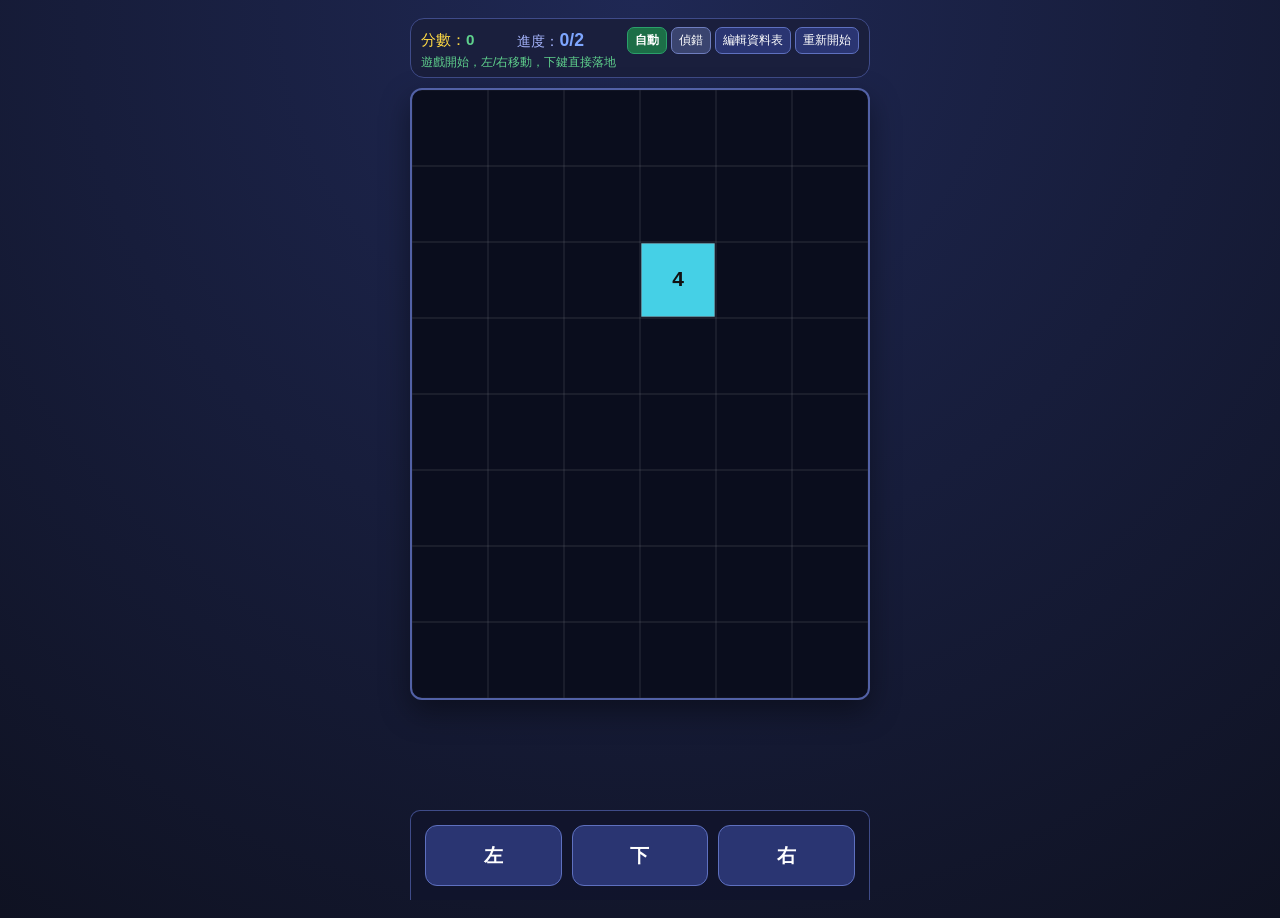
==== index.html @ 9adb1191 "Add files via upload" ====
<!doctype html>
<html lang="zh-Hant">
  <head>
    <meta charset="UTF-8" />
    <meta
      name="viewport"
      content="width=device-width, initial-scale=1.0, maximum-scale=1.0, user-scalable=no, viewport-fit=cover"
    />
    <title>Word Tetris 手機版</title>
    <link rel="stylesheet" href="./styles.css" />
  </head>
  <body>
    <main class="app">
      <header class="top-info">
        <div class="meta">
          <span class="score-chip">分數：<b id="score">0</b></span>
          <span class="progress-chip">進度：<b id="progress">0/0</b></span>
          <div class="meta-actions">
            <button id="autoBtn" type="button" onclick="toggleAutoMode()">自動</button>
            <button id="debugBtn" type="button" onclick="toggleDebugMode()">偵錯</button>
            <a class="btn-link" href="./settings.html">編輯資料表</a>
            <button id="restartBtn" type="button">重新開始</button>
          </div>
        </div>
        <p id="message" class="message"></p>
        <pre id="debugBox" class="debug-box"></pre>
      </header>

      <section class="board-wrap">
        <canvas id="board"></canvas>
      </section>
    </main>

    <nav class="mobile-controls" aria-label="遊戲控制">
      <button id="leftBtn" type="button" aria-label="向左">左</button>
      <button id="downBtn" type="button" aria-label="直接落地">下</button>
      <button id="rightBtn" type="button" aria-label="向右">右</button>
    </nav>

    <script src="./script.js"></script>
  </body>
</html>
---- styles.css ----
:root {
  --bg: #0f1222;
  --card: #1a1f3d;
  --text: #f5f7ff;
  --ok: #5fd18d;
  --warn: #f7b955;
  --panel-border: #3f4b89;
  --control-h: 90px;
}

* {
  box-sizing: border-box;
  -webkit-tap-highlight-color: transparent;
}

html {
  touch-action: pan-y;
  -ms-touch-action: pan-y;
}

body {
  touch-action: pan-y;
  -ms-touch-action: pan-y;
  overscroll-behavior: none;
  -webkit-text-size-adjust: 100%;
}

body {
  margin: 0;
  min-height: 100vh;
  font-family:
    "Noto Sans TC",
    -apple-system,
    BlinkMacSystemFont,
    "Segoe UI",
    sans-serif;
  background: radial-gradient(circle at top, #1f2854, var(--bg));
  color: var(--text);
}

.app {
  width: min(96vw, 460px);
  margin: 12px auto 0;
  padding-bottom: calc(var(--control-h) + 12px);
}

.top-info {
  background: var(--card);
  border: 1px solid var(--panel-border);
  border-radius: 14px;
  padding: 8px 10px;
  margin-bottom: 10px;
}

.meta {
  display: flex;
  justify-content: space-between;
  align-items: center;
  gap: 8px;
}

.meta-actions {
  display: flex;
  gap: 4px;
}

.meta-actions button,
.meta-actions .btn-link {
  padding: 4px 7px;
  font-size: 0.75rem;
  border-radius: 7px;
}

#autoBtn {
  background: #1c6e47;
  border-color: #2aa06a;
  font-weight: 700;
  min-width: 40px;
  touch-action: manipulation;
  transition: background 0.2s, border-color 0.2s;
}

#autoBtn.active {
  background: #b65a20;
  border-color: #e47c3a;
}

#debugBtn {
  background: #3a446f;
  border-color: #6f7ebf;
  min-width: 40px;
}

#debugBtn.active {
  background: #5e4b16;
  border-color: #b6953f;
}

.score-chip {
  font-size: 0.95rem;
  color: #ffda44;
}

.score-chip b {
  color: #5fd18d;
}

.progress-chip {
  font-size: 0.85rem;
  color: #a5b4fc;
}

.progress-chip b {
  color: #7ea6ff;
  font-size: 1.1rem;
}

button {
  border: 1px solid #5e70bf;
  background: #2a3572;
  color: #fff;
  padding: 8px 12px;
  border-radius: 10px;
  cursor: pointer;
  touch-action: none;
  -webkit-user-select: none;
  user-select: none;
}

.btn-link {
  display: inline-flex;
  align-items: center;
  border: 1px solid #5e70bf;
  background: #2a3572;
  color: #fff;
  padding: 8px 12px;
  border-radius: 10px;
  text-decoration: none;
  font-size: 0.9rem;
  touch-action: none;
  -webkit-user-select: none;
  user-select: none;
}

.message {
  margin: 1px 0 0;
  min-height: 1em;
  font-size: 0.75rem;
  color: var(--warn);
  line-height: 1.2;
}

.message:empty {
  display: none;
}

.message.ok {
  color: var(--ok);
}

.debug-box {
  display: none;
  margin: 4px 0 0;
  padding: 6px 8px;
  border: 1px solid rgba(126, 166, 255, 0.25);
  border-radius: 8px;
  background: rgba(15, 18, 34, 0.7);
  color: #d6e2ff;
  font-size: 0.62rem;
  line-height: 1.25;
  white-space: pre-wrap;
  max-height: 145px;
  overflow: auto;
}

.debug-box.show {
  display: block;
}

.board-wrap {
  display: flex;
  justify-content: center;
}

#board {
  width: 100%;
  max-width: 100%;
  border: 2px solid #5261a6;
  border-radius: 12px;
  background: #0a0d1d;
  box-shadow: 0 12px 30px rgb(0 0 0 / 40%);
  touch-action: none;
  -webkit-user-select: none;
  user-select: none;
}

.mobile-controls {
  touch-action: none;
  -webkit-user-select: none;
  user-select: none;
}

.mobile-controls {
  position: fixed;
  left: 0;
  right: 0;
  bottom: 0;
  height: var(--control-h);
  background: rgb(17 21 45 / 95%);
  border-top: 1px solid var(--panel-border);
  display: grid;
  grid-template-columns: 1fr 1fr 1fr;
  gap: 10px;
  padding: 14px;
}

.mobile-controls button {
  font-size: 1.2rem;
  font-weight: 700;
  border-radius: 12px;
}

.settings-page {
  width: min(96vw, 560px);
  margin: 14px auto;
  padding-bottom: 20px;
}

.card {
  background: var(--card);
  border: 1px solid var(--panel-border);
  border-radius: 14px;
  padding: 14px;
}

.version-tag {
  font-size: 0.55em;
  font-weight: 400;
  color: #7ea6ff;
  background: rgba(126, 166, 255, 0.12);
  border: 1px solid rgba(126, 166, 255, 0.25);
  border-radius: 6px;
  padding: 2px 7px;
  vertical-align: middle;
  letter-spacing: 0.5px;
}

.row-list {
  display: grid;
  gap: 10px;
  margin: 12px 0;
}

.row-item {
  display: flex;
  justify-content: space-between;
  align-items: center;
  gap: 10px;
  padding: 10px;
  border: 1px solid #5261a6;
  border-radius: 10px;
  background: #111735;
}

.row-item code {
  color: #dbe2ff;
  font-size: 0.9rem;
}

.pick-section {
  margin: 14px 0 4px;
  padding: 10px 12px;
  border: 1px solid #5261a6;
  border-radius: 10px;
  background: #111735;
}

.pick-label {
  display: flex;
  align-items: center;
  gap: 8px;
  font-size: 0.9rem;
  color: #dbe2ff;
  flex-wrap: wrap;
}

.pick-label input {
  width: 60px;
  border: 1px solid #5261a6;
  background: #1a1f3d;
  color: #fff;
  border-radius: 8px;
  padding: 6px 8px;
  text-align: center;
  font-size: 0.95rem;
}

.danger {
  border-color: #b65a76;
  background: #7a2d46;
}

.input-group {
  display: grid;
  grid-template-columns: 1fr auto;
  gap: 8px;
}

.input-group input {
  border: 1px solid #5261a6;
  background: #111735;
  color: #fff;
  border-radius: 10px;
  padding: 10px;
}

.actions {
  display: flex;
  gap: 8px;
  margin-top: 12px;
}

@media (min-width: 700px) {
  .app {
    margin-top: 18px;
  }

  .mobile-controls {
    max-width: 460px;
    margin: 0 auto;
    left: 50%;
    right: auto;
    width: 460px;
    transform: translateX(-50%);
    border-left: 1px solid var(--panel-border);
    border-right: 1px solid var(--panel-border);
    border-top-left-radius: 10px;
    border-top-right-radius: 10px;
  }
}
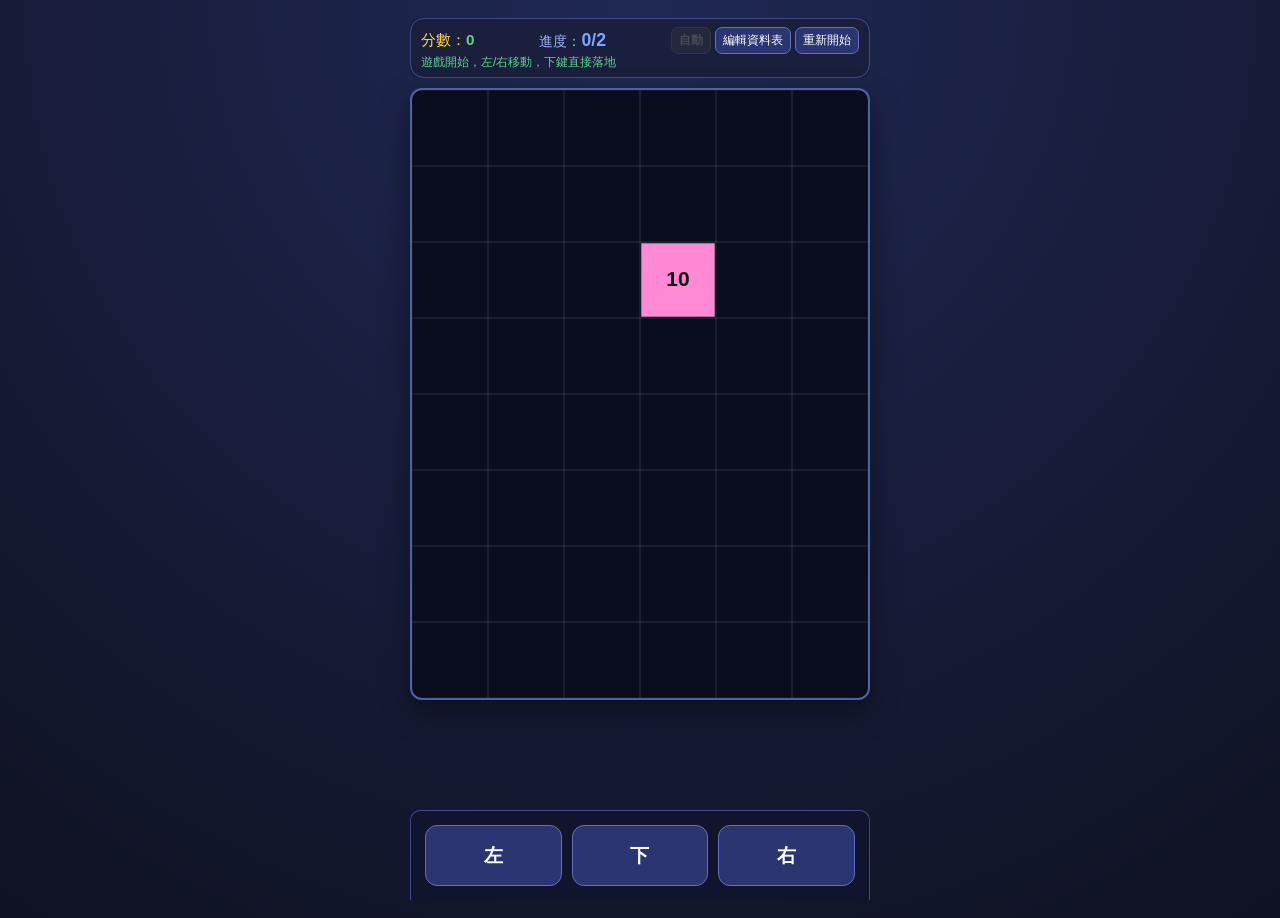
==== commit 65637db8: "Add files via upload" ====
--- a/index.html
+++ b/index.html
@@ -16,8 +16,7 @@
           <span class="score-chip">分數：<b id="score">0</b></span>
           <span class="progress-chip">進度：<b id="progress">0/0</b></span>
           <div class="meta-actions">
-            <button id="autoBtn" type="button" onclick="toggleAutoMode()">自動</button>
-            <button id="debugBtn" type="button" onclick="toggleDebugMode()">偵錯</button>
+            <button id="autoBtn" type="button" onclick="toggleAutoMode()" disabled>自動</button>
             <a class="btn-link" href="./settings.html">編輯資料表</a>
             <button id="restartBtn" type="button">重新開始</button>
           </div>
--- a/styles.css
+++ b/styles.css
@@ -85,15 +85,12 @@
   border-color: #e47c3a;
 }
 
-#debugBtn {
-  background: #3a446f;
-  border-color: #6f7ebf;
-  min-width: 40px;
-}
-
-#debugBtn.active {
-  background: #5e4b16;
-  border-color: #b6953f;
+#autoBtn:disabled {
+  background: #2a2e3e;
+  border-color: #444;
+  color: #666;
+  opacity: 0.6;
+  cursor: not-allowed;
 }
 
 .score-chip {
@@ -166,10 +163,11 @@
   border-radius: 8px;
   background: rgba(15, 18, 34, 0.7);
   color: #d6e2ff;
-  font-size: 0.62rem;
-  line-height: 1.25;
-  white-space: pre-wrap;
-  max-height: 145px;
+  font-family: "SF Mono", "Menlo", "Monaco", "Consolas", monospace;
+  font-size: 0.58rem;
+  line-height: 1.2;
+  white-space: pre;
+  max-height: 240px;
   overflow: auto;
 }
 
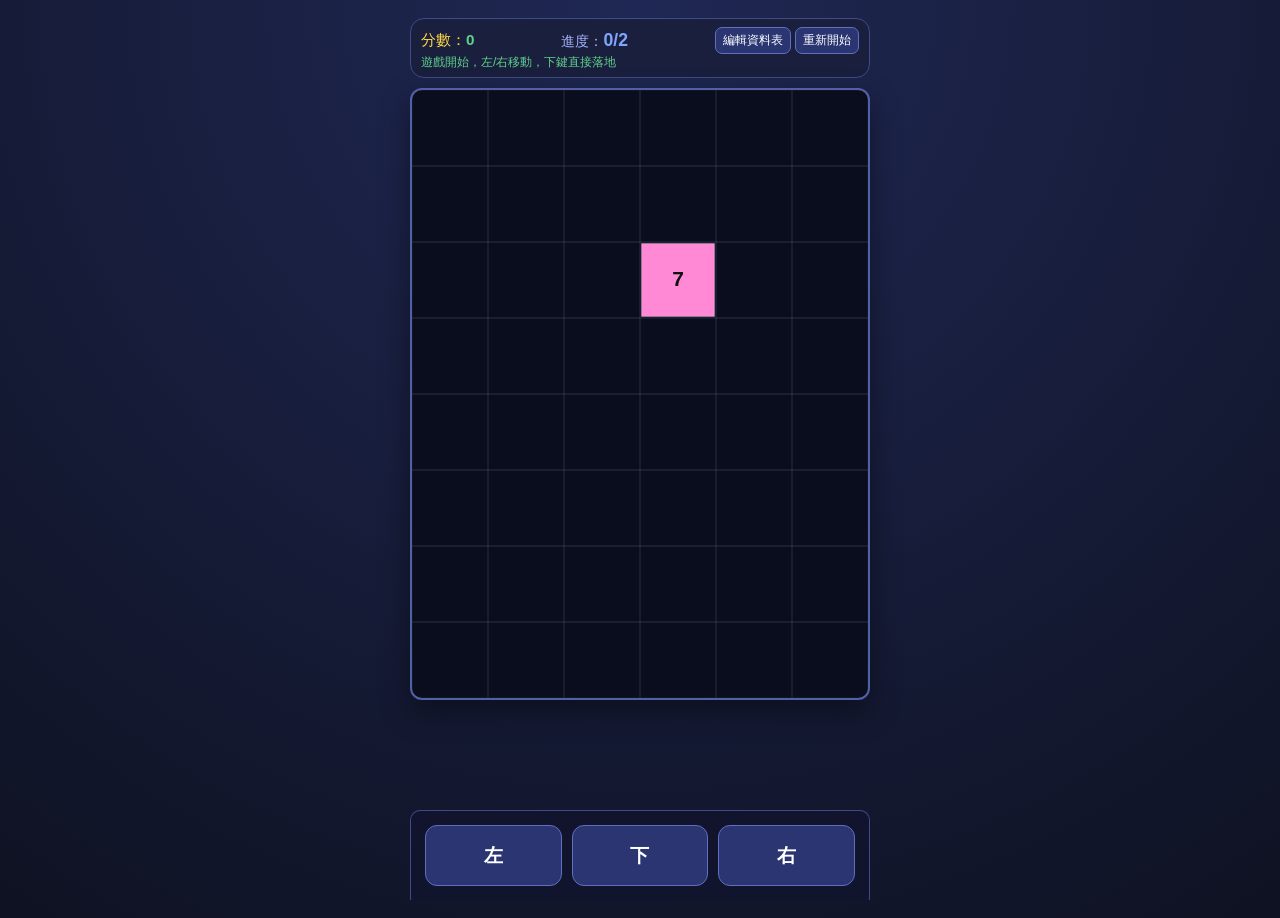
==== commit 6c2f36c2: "Add files via upload" ====
--- a/index.html
+++ b/index.html
@@ -16,7 +16,7 @@
           <span class="score-chip">分數：<b id="score">0</b></span>
           <span class="progress-chip">進度：<b id="progress">0/0</b></span>
           <div class="meta-actions">
-            <button id="autoBtn" type="button" onclick="toggleAutoMode()" disabled>自動</button>
+            <button id="autoBtn" type="button" onclick="toggleAutoMode()">自動</button>
             <a class="btn-link" href="./settings.html">編輯資料表</a>
             <button id="restartBtn" type="button">重新開始</button>
           </div>
--- a/styles.css
+++ b/styles.css
@@ -72,12 +72,9 @@
 }
 
 #autoBtn {
-  background: #1c6e47;
-  border-color: #2aa06a;
-  font-weight: 700;
+  display: none;
   min-width: 40px;
   touch-action: manipulation;
-  transition: background 0.2s, border-color 0.2s;
 }
 
 #autoBtn.active {
@@ -85,13 +82,6 @@
   border-color: #e47c3a;
 }
 
-#autoBtn:disabled {
-  background: #2a2e3e;
-  border-color: #444;
-  color: #666;
-  opacity: 0.6;
-  cursor: not-allowed;
-}
 
 .score-chip {
   font-size: 0.95rem;
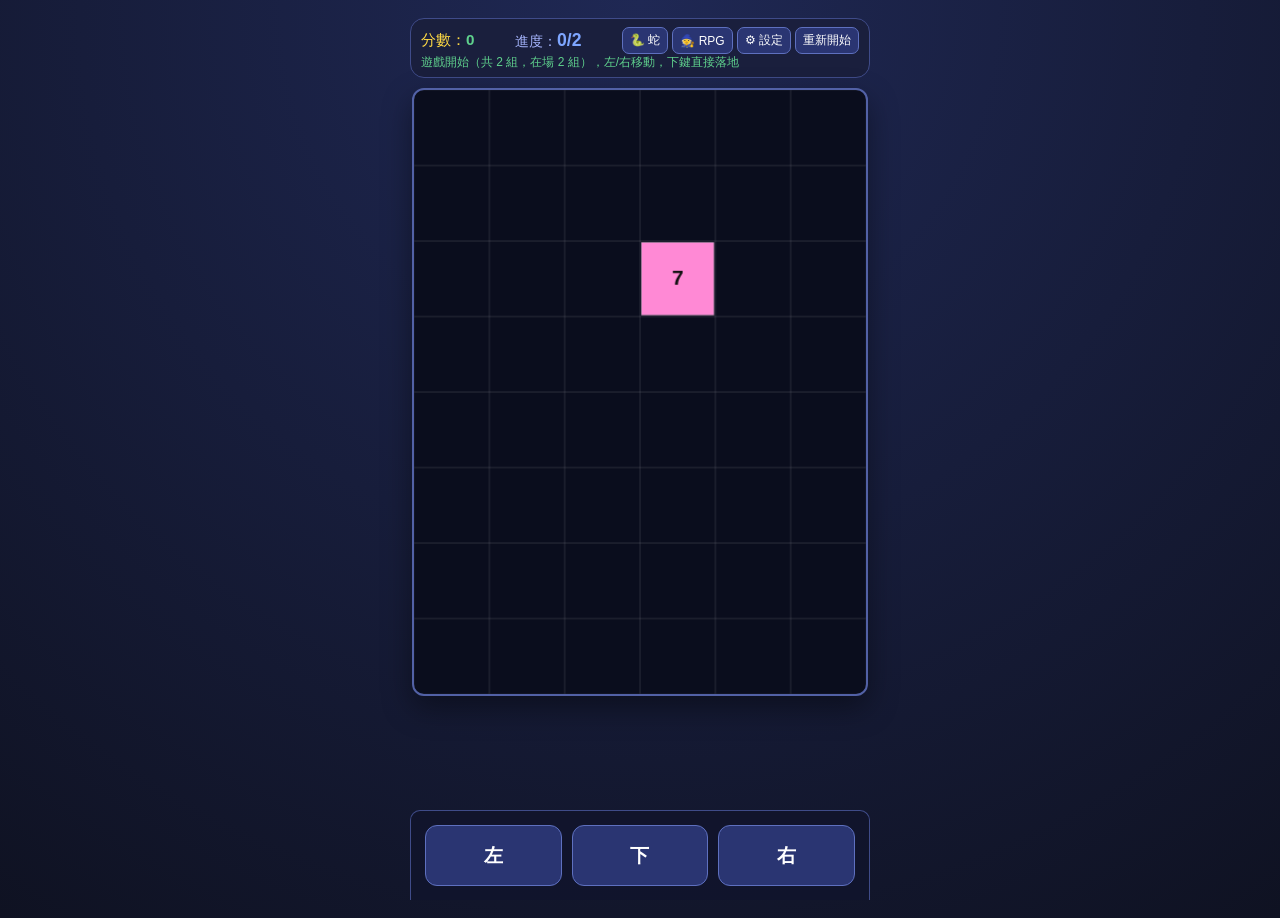
==== commit a1405f80: "Add files via upload" ====
--- a/index.html
+++ b/index.html
@@ -17,7 +17,9 @@
           <span class="progress-chip">進度：<b id="progress">0/0</b></span>
           <div class="meta-actions">
             <button id="autoBtn" type="button" onclick="toggleAutoMode()">自動</button>
-            <a class="btn-link" href="./settings.html">編輯資料表</a>
+            <a class="btn-link" href="./snake.html">🐍 蛇</a>
+            <a class="btn-link" href="./rpg.html">🧙 RPG</a>
+            <a class="btn-link" href="./settings.html">⚙ 設定</a>
             <button id="restartBtn" type="button">重新開始</button>
           </div>
         </div>
--- a/styles.css
+++ b/styles.css
@@ -308,6 +308,49 @@
   margin-top: 12px;
 }
 
+/* 群組按鈕 */
+.group-btn {
+  padding: 10px 16px;
+  font-size: 0.9rem;
+  border: 2px solid #5261a6;
+  border-radius: 10px;
+  background: #1a1f3d;
+  color: #dbe2ff;
+  cursor: pointer;
+  transition: border-color 0.2s, box-shadow 0.2s;
+}
+
+.group-btn.active {
+  border-color: #7ea6ff;
+  box-shadow: 0 0 8px 2px rgba(126, 166, 255, 0.55), inset 0 0 6px rgba(126, 166, 255, 0.15);
+  color: #fff;
+  background: #2a3572;
+}
+
+/* 單字模式按鈕按壓效果 */
+#singleWordModeBtn:active {
+  transform: scale(0.96);
+  filter: brightness(0.85);
+}
+
+/* 拆分模式按鈕 */
+.split-mode-btn:active {
+  transform: scale(0.96);
+  filter: brightness(0.85);
+}
+.split-mode-btn.active {
+  background: #ff9800 !important;
+  color: #000 !important;
+  border-color: #e6a800 !important;
+  box-shadow: 0 0 8px 2px rgba(255, 152, 0, 0.45);
+}
+
+/* 自訂單字區域被停用 */
+.custom-words-disabled {
+  opacity: 0.35;
+  pointer-events: none;
+}
+
 @media (min-width: 700px) {
   .app {
     margin-top: 18px;
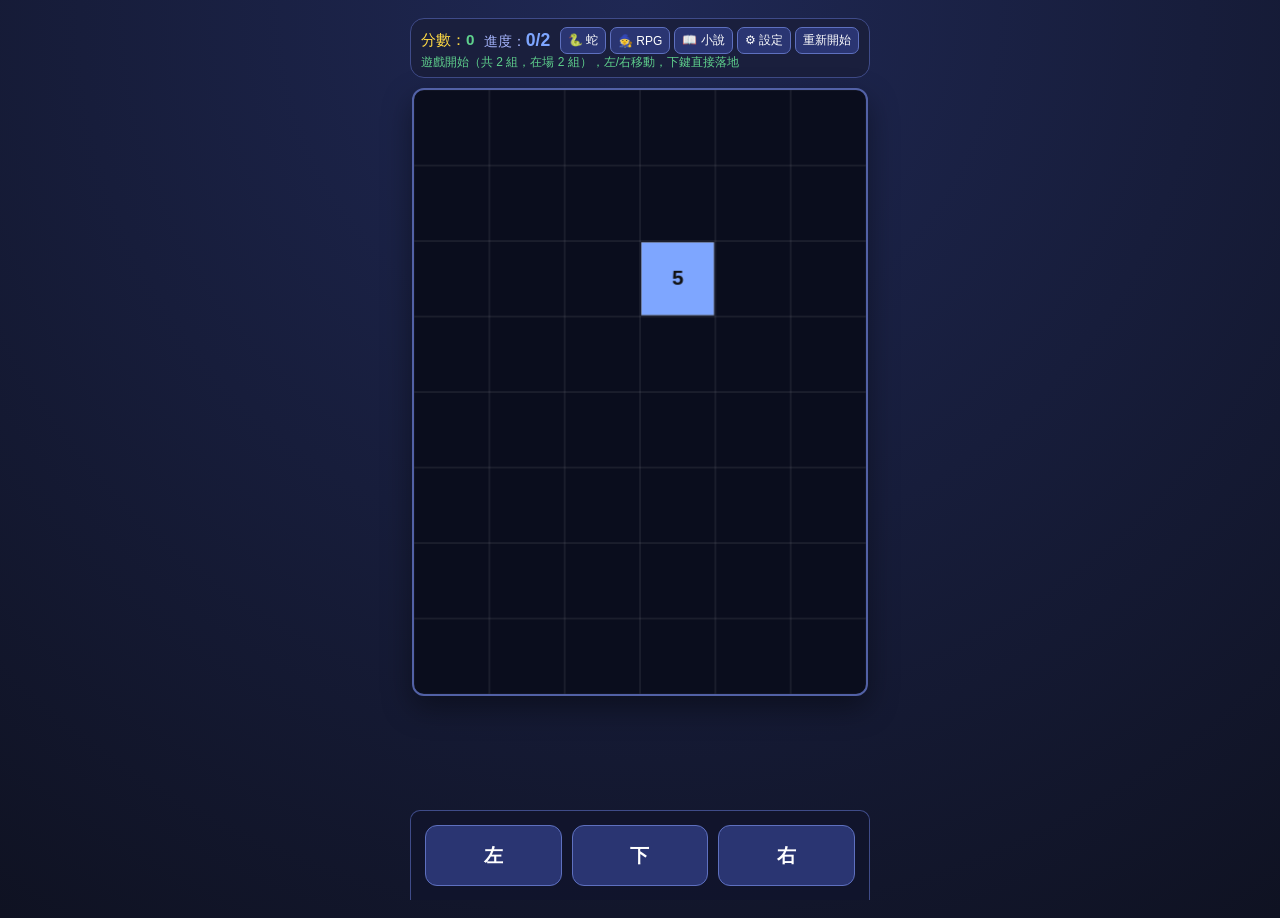
==== commit 3b3a4224: "Add files via upload" ====
--- a/index.html
+++ b/index.html
@@ -19,6 +19,7 @@
             <button id="autoBtn" type="button" onclick="toggleAutoMode()">自動</button>
             <a class="btn-link" href="./snake.html">🐍 蛇</a>
             <a class="btn-link" href="./rpg.html">🧙 RPG</a>
+            <a class="btn-link" href="./novel.html">📖 小說</a>
             <a class="btn-link" href="./settings.html">⚙ 設定</a>
             <button id="restartBtn" type="button">重新開始</button>
           </div>
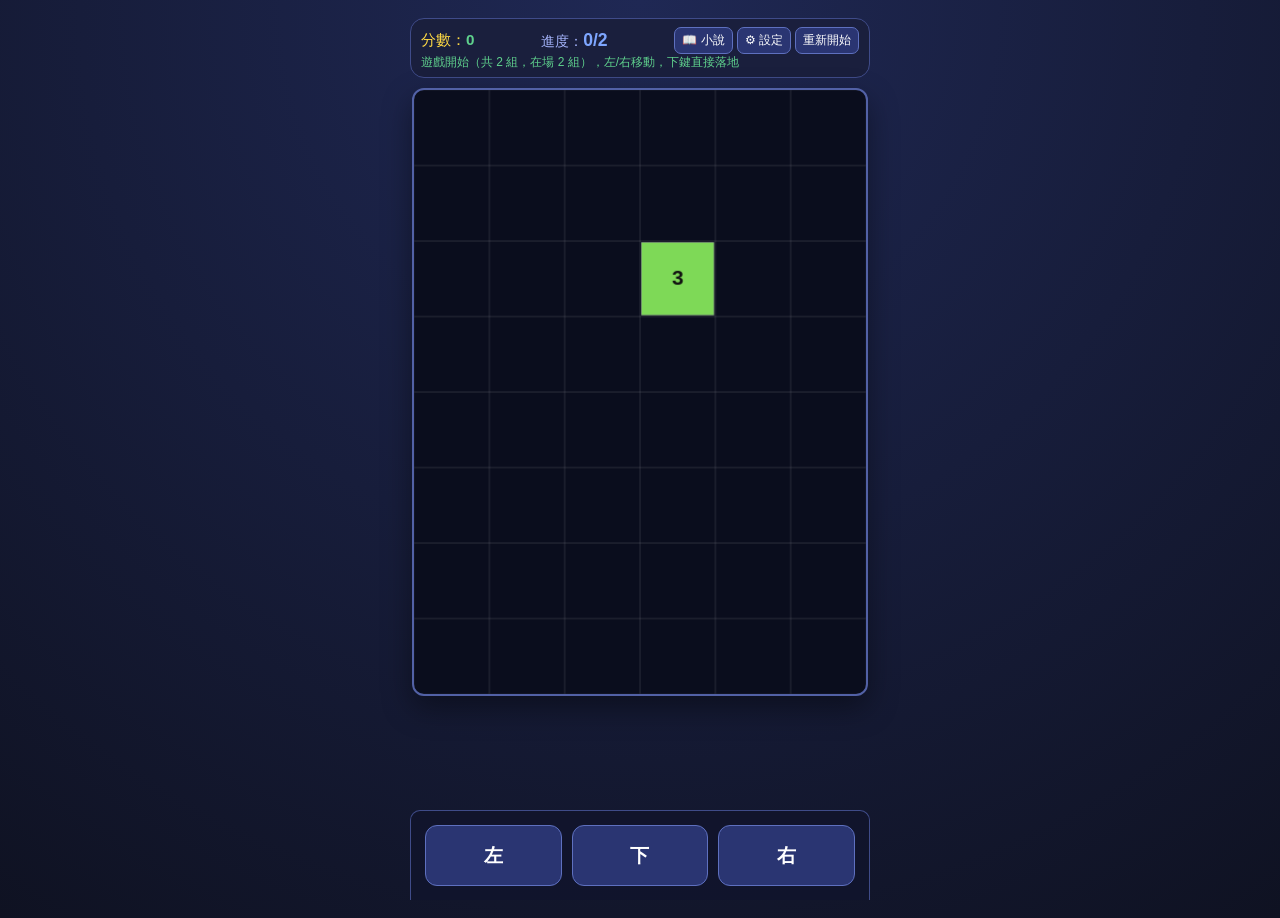
==== commit 80bcfe85: "Add files via upload" ====
--- a/index.html
+++ b/index.html
@@ -17,8 +17,6 @@
           <span class="progress-chip">進度：<b id="progress">0/0</b></span>
           <div class="meta-actions">
             <button id="autoBtn" type="button" onclick="toggleAutoMode()">自動</button>
-            <a class="btn-link" href="./snake.html">🐍 蛇</a>
-            <a class="btn-link" href="./rpg.html">🧙 RPG</a>
             <a class="btn-link" href="./novel.html">📖 小說</a>
             <a class="btn-link" href="./settings.html">⚙ 設定</a>
             <button id="restartBtn" type="button">重新開始</button>
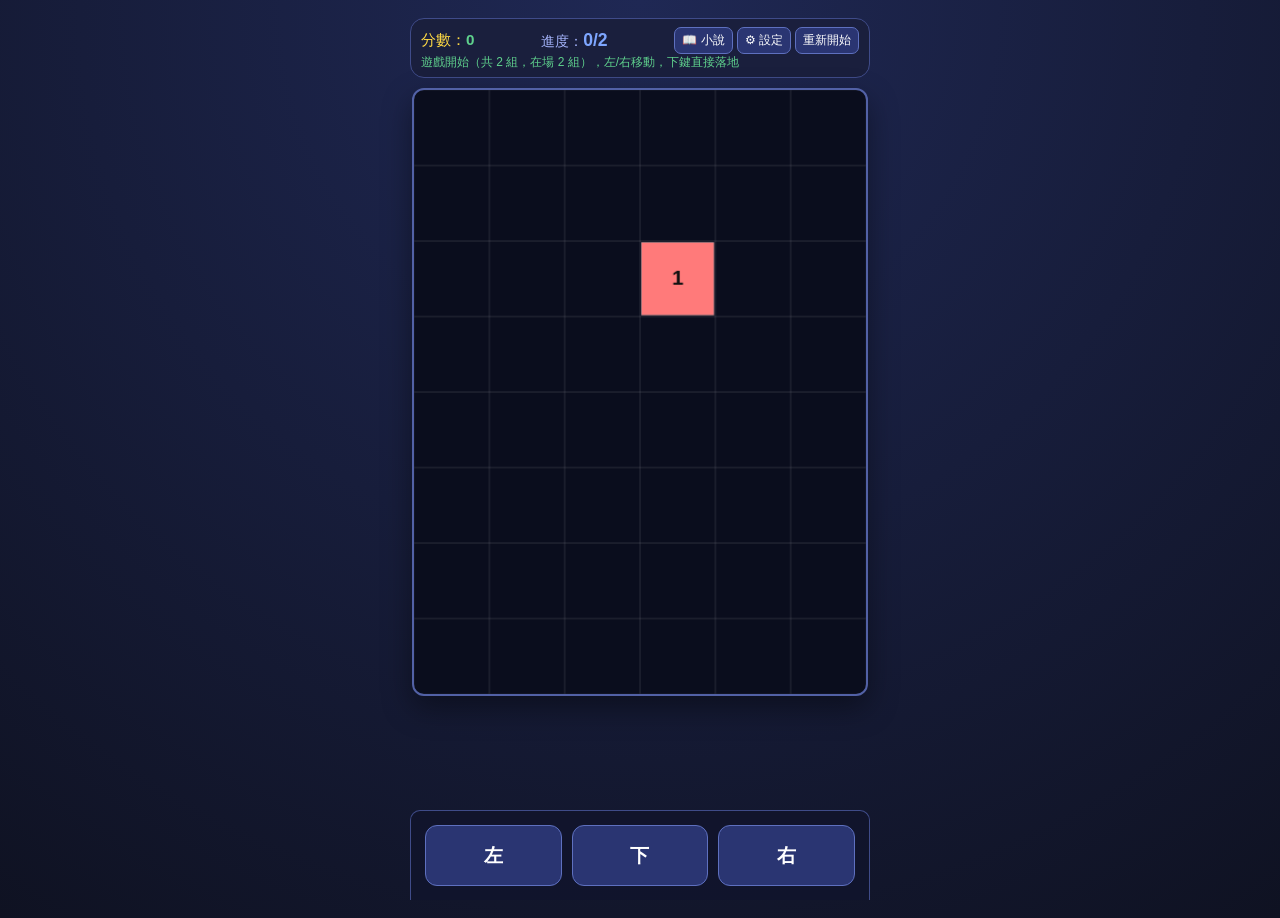
==== commit bf0a5d98: "Add files via upload" ====
--- a/index.html
+++ b/index.html
@@ -7,6 +7,7 @@
       content="width=device-width, initial-scale=1.0, maximum-scale=1.0, user-scalable=no, viewport-fit=cover"
     />
     <title>Word Tetris 手機版</title>
+    <script async src="https://pagead2.googlesyndication.com/pagead/js/adsbygoogle.js?client=ca-pub-8506212526511190" crossorigin="anonymous"></script>
     <link rel="stylesheet" href="./styles.css" />
   </head>
   <body>
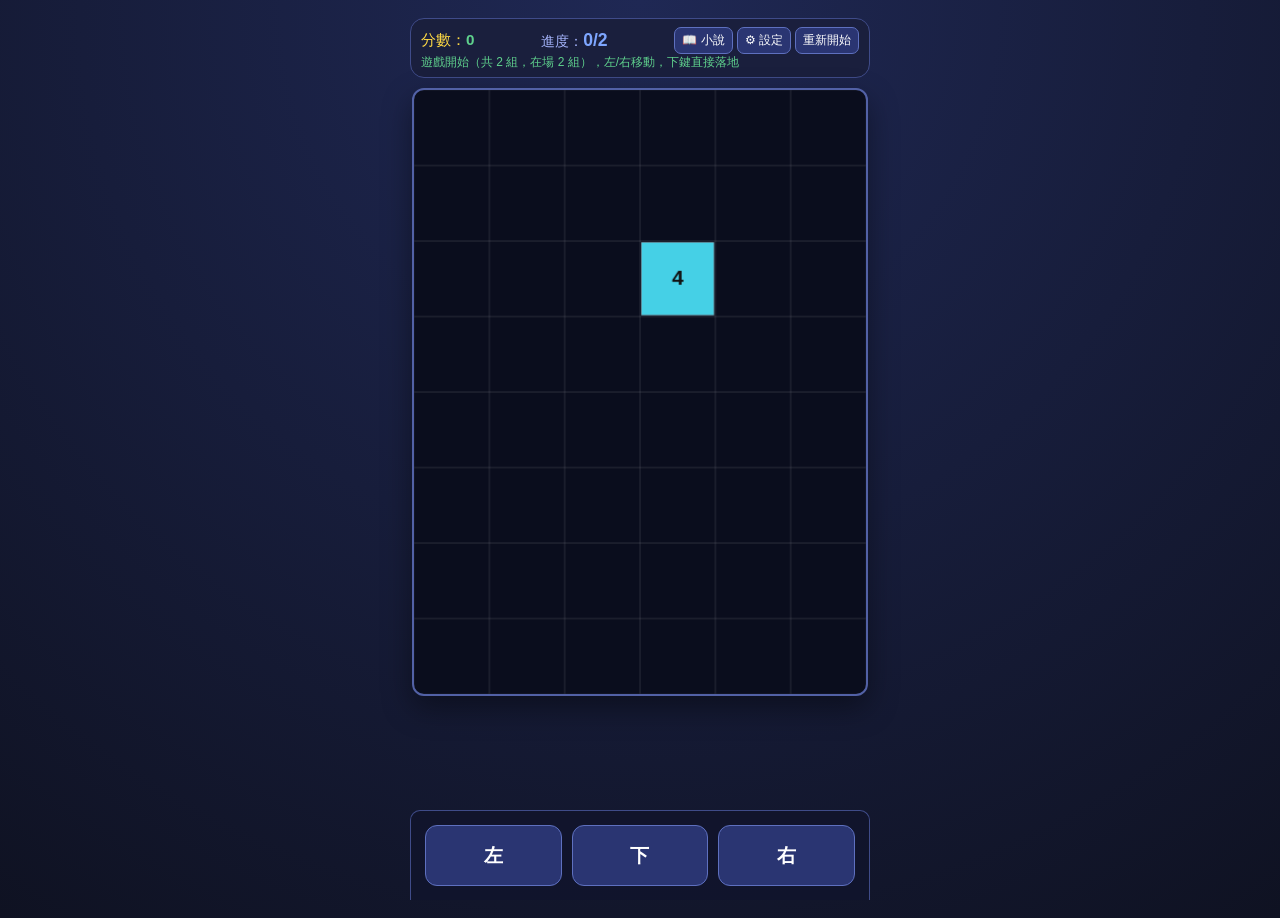
==== commit c1a0726d: "Add files via upload" ====
--- a/index.html
+++ b/index.html
@@ -38,6 +38,7 @@
       <button id="rightBtn" type="button" aria-label="向右">右</button>
     </nav>
 
+    <script src="./shared.js"></script>
     <script src="./script.js"></script>
   </body>
 </html>
